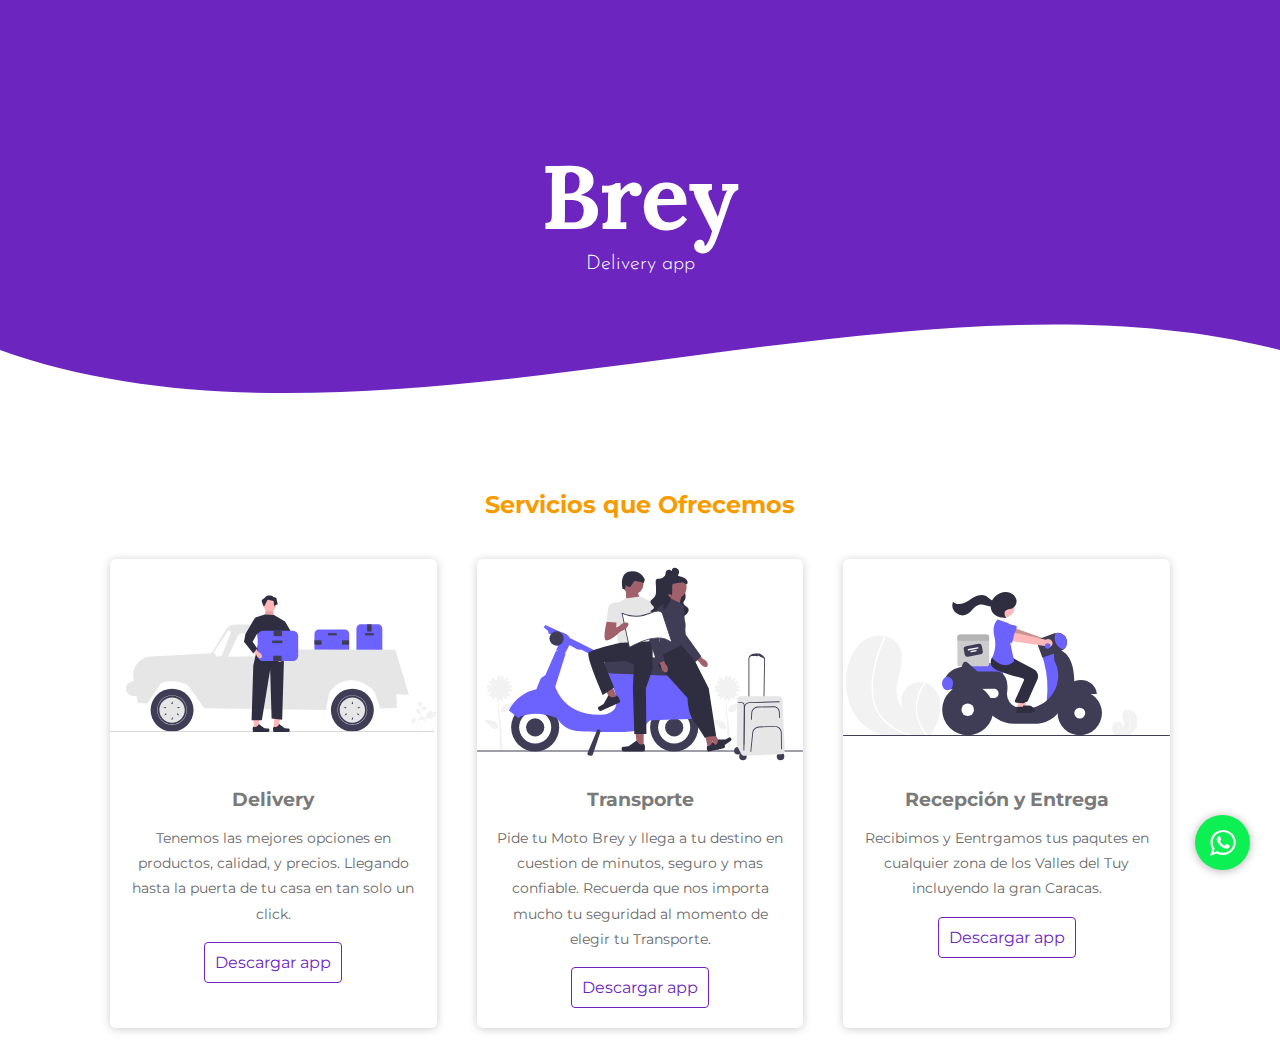
==== index.html @ 5c8a7906 "primera subida" ====
<!DOCTYPE html>
<html lang="en">
<head>
    <meta charset="UTF-8">
    <meta http-equiv="X-UA-Compatible" content="IE=edge">
    <meta name="viewport" content="width=device-width, initial-scale=1.0">
    <link rel="preconnect" href="https://fonts.googleapis.com">
    <link rel="preconnect" href="https://fonts.gstatic.com" crossorigin>
    <link href="https://fonts.googleapis.com/css2?family=Bebas+Neue&family=Josefin+Sans:wght@300;400&family=Lora:ital,wght@1,400;1,500&family=Yellowtail&display=swap" rel="stylesheet">
    <link href="css/styles.css" rel="stylesheet"/>
   <link rel="stylesheet" href="font/css/fontello.css">
    <title>Brey app</title>
</head>
<body>
<header >
    <section class="header-text">
        <h1>Brey <br> <h2>Delivery app</h2></h1>
    </br>
      <!--<h2>Sueña en grande</h2>-->  
    </section>
    <div class="wave" style="height: 150px; overflow: hidden;" ><svg viewBox="0 0 500 150" preserveAspectRatio="none" style="height: 100%; width: 100%;"><path d="M0.00,49.98 C147.57,185.05 349.20,-49.98 500.00,49.98 L500.00,150.00 L0.00,150.00 Z" style="stroke: none; fill: #fff;"></path></svg></div>
</header>
<main>
   
    <div class="title-cards">
		<h2>Servicios que Ofrecemos</h2>
	</div>
<div class="container-card">
	
<div class="card">
	<figure>
		<img src="img/delivery.svg">
	</figure>
	<div class="contenido-card">
		<h3>Delivery</h3>
		<p>Tenemos las mejores opciones en productos, calidad, y precios. 
            Llegando hasta la puerta de tu casa en tan solo un click.
        </p>
		<a href="https://drive.google.com/u/0/uc?id=11Nl_Jn797x3pA-mIAz7tGHrd1gSpWC9L&export=download">Descargar app</a>
	</div>
</div>
<div class="card">
	<figure>
		<img src="img/motobrey.svg">
	</figure>
	<div class="contenido-card">
		<h3>Transporte</h3>
		<p>Pide tu Moto Brey y llega a tu destino en cuestion de minutos, 
            seguro y mas confiable. Recuerda que nos importa mucho tu 
            seguridad al momento de elegir tu Transporte.
        </p>
		<a href="https://drive.google.com/u/0/uc?id=11Nl_Jn797x3pA-mIAz7tGHrd1gSpWC9L&export=download">Descargar app</a>
	</div>
</div>
<div class="card">
	<figure>
		<img src="img/recepcion.svg">
	</figure>
	<div class="contenido-card">
		<h3>Recepción y Entrega</h3>
		<p>Recibimos y Eentrgamos tus paqutes en cualquier zona de 
            los Valles del Tuy incluyendo la gran Caracas.
        </p>
		<a  href="https://drive.google.com/u/0/uc?id=11Nl_Jn797x3pA-mIAz7tGHrd1gSpWC9L&export=download">Descargar app</a>
	</div>
</div>
</div>



   
<a href="https://wa.me/+584141622769" class="btn-what" target="_blank"><i class="icon-whatsapp"></i></a>
</main>
</body>
</html>
---- css/styles.css ----
@import url('https://fonts.googleapis.com/css?family=Montserrat&display=swap');
*{
    margin: 0;
    padding: 0;
    box-sizing: border-box;
    font-family: 'Montserrat', sans-serif;
}



header{
    width: 100%;
    height: 450px;
    background: #6c25be;
   position: relative;
 
}
header .header-text{
    display: flex;
    height: 430px;
    width: 100%;
    align-items: center;
    flex-direction: column;
    text-align: center;
    justify-content: center;
}
.header-text h1{
    font-size: 90px;
    color: #fff;
    font-family: 'Lora', serif;
}
.header-text h2{
    font-size: 20px;
    font-weight: 300;
    color: #fff;
    font-family: 'Josefin Sans'
}
.wave{
    position: absolute;
    bottom: 0;
    width: 100%;
    
}
.container{
    padding: 60px 0;
    width: 90%;
    max-width: 1000px;
    overflow: hidden;
}
.title{
    color: #f69c00;
    font-family: 'Lora', serif;
    font-size: 30px;
    text-align: center;
    margin-bottom: 25px;
}
/* us */
main .us{
    padding: 30px 0 6px 0;

}
.container-us{
   display: flex;
   justify-content: space-evenly;
}
.about{
    width: 80%;
}
.us .container-text{
width: 48%;
}
.container-text{
    padding: 15px 15px 30px 15px;
    font-weight: 300;
    text-align: justify;  
    height: 200px;
    border-radius: 25px;
  
}
.container-text p{
    padding: 0px 15px 15px 15px;
    font-family:  sans-serif;
    color: #544f5b;
    font-size: 17px;
}
.container-text a{
    background: #212121;
    padding: 10px 18px;
    text-decoration: none;
    font-weight: bold;
    display: inline-block;
    margin: 30px 0;
    border-radius: 5px;
    color: #fff;
}
/*whatsapp*/
.btn-what{
    position: fixed;
    width: 55px;
    height: 55px;
    line-height: 55px;
    bottom: 30px;
    right: 30px;
    background: #0df053;
    color: #fff;
    border-radius: 50px;
    text-align: center;
    font-size: 30px;
    box-shadow: 0px 1px 10px rgba(0,0,0,0.3) ;
    z-index: 100;
}
.btn-what:hover{
    text-decoration: none;
    color: #0df053;
    background: #fff;
}





/*Cards*/
.container-card{
	width: 100%;
	display: flex;
	max-width: 1100px;
	margin: auto;
}
.title-cards{
	width: 100%;
	max-width: 1080px;
	margin: auto;
	padding: 20px;
	margin-top: 20px;
	text-align: center;
	color: #f69c00;
}
.card{
	width: 100%;
	margin: 20px;
	border-radius: 6px;
	overflow: hidden;
	background:#fff;
	box-shadow: 0px 1px 10px rgba(0,0,0,0.2);
	transition: all 400ms ease-out;
	cursor: default;
}
.card:hover{
	box-shadow: 5px 5px 20px rgba(0,0,0,0.4);
	transform: translateY(-3%);
}
.card img{
	width: 100%;
	height: 210px;
}
.card .contenido-card{
	padding: 15px;
	text-align: center;
}
.card .contenido-card h3{
	margin-bottom: 15px;
	color: #7a7a7a;
}
.card .contenido-card p{
	line-height: 1.8;
	color: #6a6a6a;
	font-size: 14px;
	margin-bottom: 5px;
}
.card .contenido-card a{
	display: inline-block;
	padding: 10px;
	margin-top: 10px;
	text-decoration: none;
	color: #6c25be;
	border: 1px solid #6c25be;
	border-radius: 4px;
	transition: all 400ms ease;
	margin-bottom: 5px;
}
.card .contenido-card a:hover{
	background: #6c25be;
	color: #fff;
}
@media only screen and (min-width:320px) and (max-width:768px){
	.container-card{
		flex-wrap: wrap;
	}
	.card{
		margin: 15px;
	}
}
/*Fin-Cards*/


@media screen and (max-width:900px){
    header{
        background-position: center;
    }
    .container-us{
        flex-direction: column;
        justify-content: center;
        align-items: center;
    }
    .container-us .container-text{
        width: 100%;
    }
    .about{
        width: 90%;
    }
}
@media screen and (max-width:500px){
    .about{
        margin-bottom: 60px;
        width: 99%;
    }
    .header-text h1{
        font-size: 60px;
        color: #fff;
        font-family: 'Lora', serif;
    }
    .header-text h2{
        font-size: 15px;
    }
}
---- font/css/fontello.css ----
@font-face {
  font-family: 'fontello';
  src: url('../font/fontello.eot?41242372');
  src: url('../font/fontello.eot?41242372#iefix') format('embedded-opentype'),
       url('../font/fontello.woff2?41242372') format('woff2'),
       url('../font/fontello.woff?41242372') format('woff'),
       url('../font/fontello.ttf?41242372') format('truetype'),
       url('../font/fontello.svg?41242372#fontello') format('svg');
  font-weight: normal;
  font-style: normal;
}
/* Chrome hack: SVG is rendered more smooth in Windozze. 100% magic, uncomment if you need it. */
/* Note, that will break hinting! In other OS-es font will be not as sharp as it could be */
/*
@media screen and (-webkit-min-device-pixel-ratio:0) {
  @font-face {
    font-family: 'fontello';
    src: url('../font/fontello.svg?41242372#fontello') format('svg');
  }
}
*/
[class^="icon-"]:before, [class*=" icon-"]:before {
  font-family: "fontello";
  font-style: normal;
  font-weight: normal;
  speak: never;

  display: inline-block;
  text-decoration: inherit;
  width: 1em;
  margin-right: .2em;
  text-align: center;
  /* opacity: .8; */

  /* For safety - reset parent styles, that can break glyph codes*/
  font-variant: normal;
  text-transform: none;

  /* fix buttons height, for twitter bootstrap */
  line-height: 1em;

  /* Animation center compensation - margins should be symmetric */
  /* remove if not needed */
  margin-left: .2em;

  /* you can be more comfortable with increased icons size */
  /* font-size: 120%; */

  /* Font smoothing. That was taken from TWBS */
  -webkit-font-smoothing: antialiased;
  -moz-osx-font-smoothing: grayscale;

  /* Uncomment for 3D effect */
  /* text-shadow: 1px 1px 1px rgba(127, 127, 127, 0.3); */
}

.icon-whatsapp:before { content: '\f232'; } /* '' */
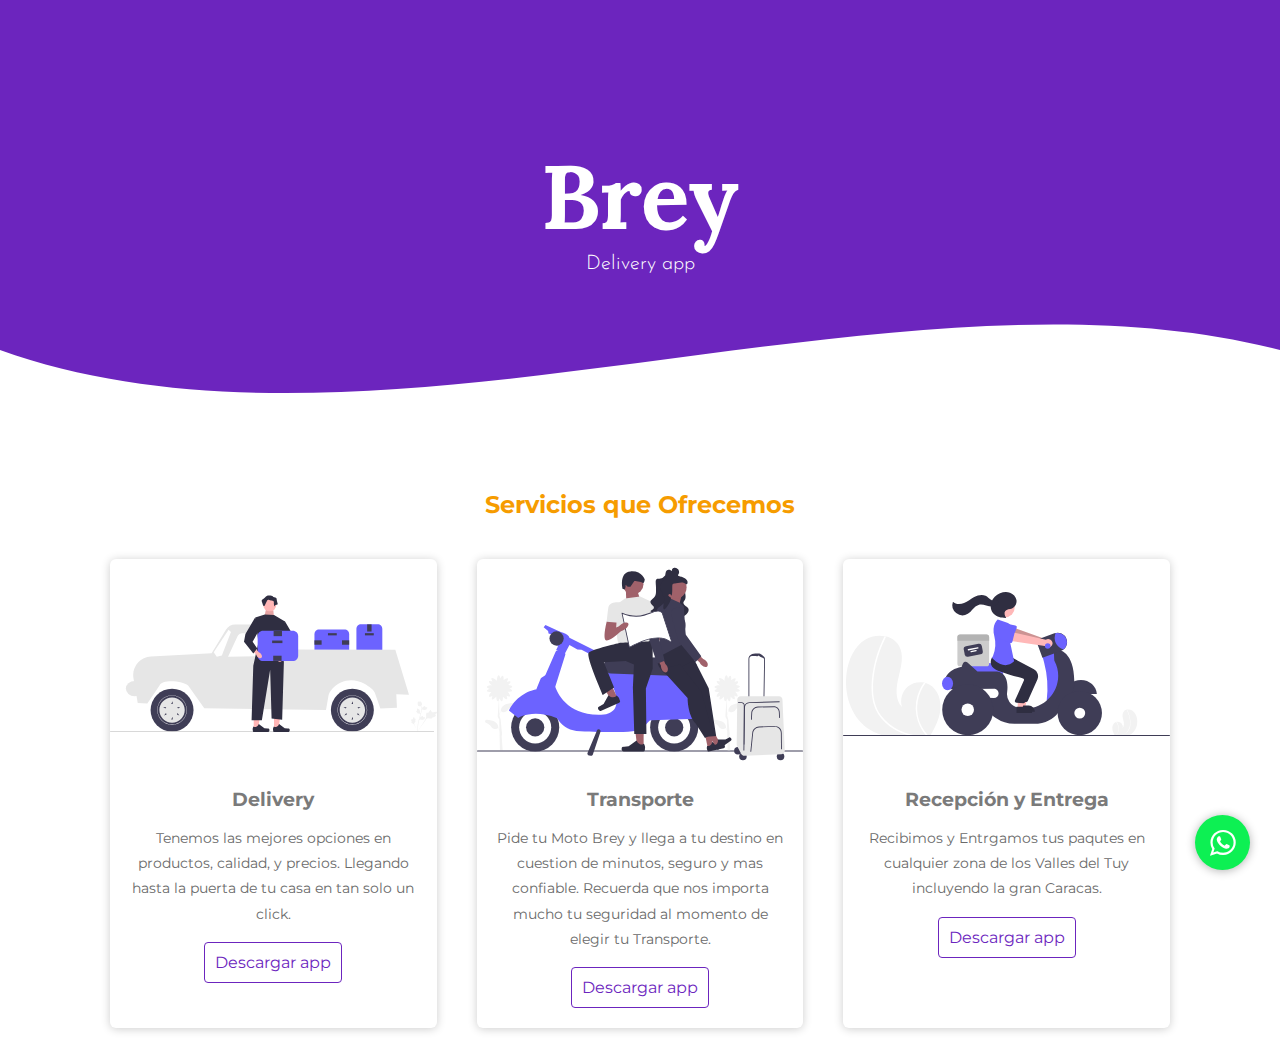
==== commit b71abbfb: "Update index.html" ====
--- a/index.html
+++ b/index.html
@@ -58,7 +58,7 @@
 	</figure>
 	<div class="contenido-card">
 		<h3>Recepción y Entrega</h3>
-		<p>Recibimos y Eentrgamos tus paqutes en cualquier zona de 
+		<p>Recibimos y Entrgamos tus paqutes en cualquier zona de 
             los Valles del Tuy incluyendo la gran Caracas.
         </p>
 		<a  href="https://drive.google.com/u/0/uc?id=11Nl_Jn797x3pA-mIAz7tGHrd1gSpWC9L&export=download">Descargar app</a>
@@ -72,4 +72,4 @@
 <a href="https://wa.me/+584141622769" class="btn-what" target="_blank"><i class="icon-whatsapp"></i></a>
 </main>
 </body>
-</html>+</html>
